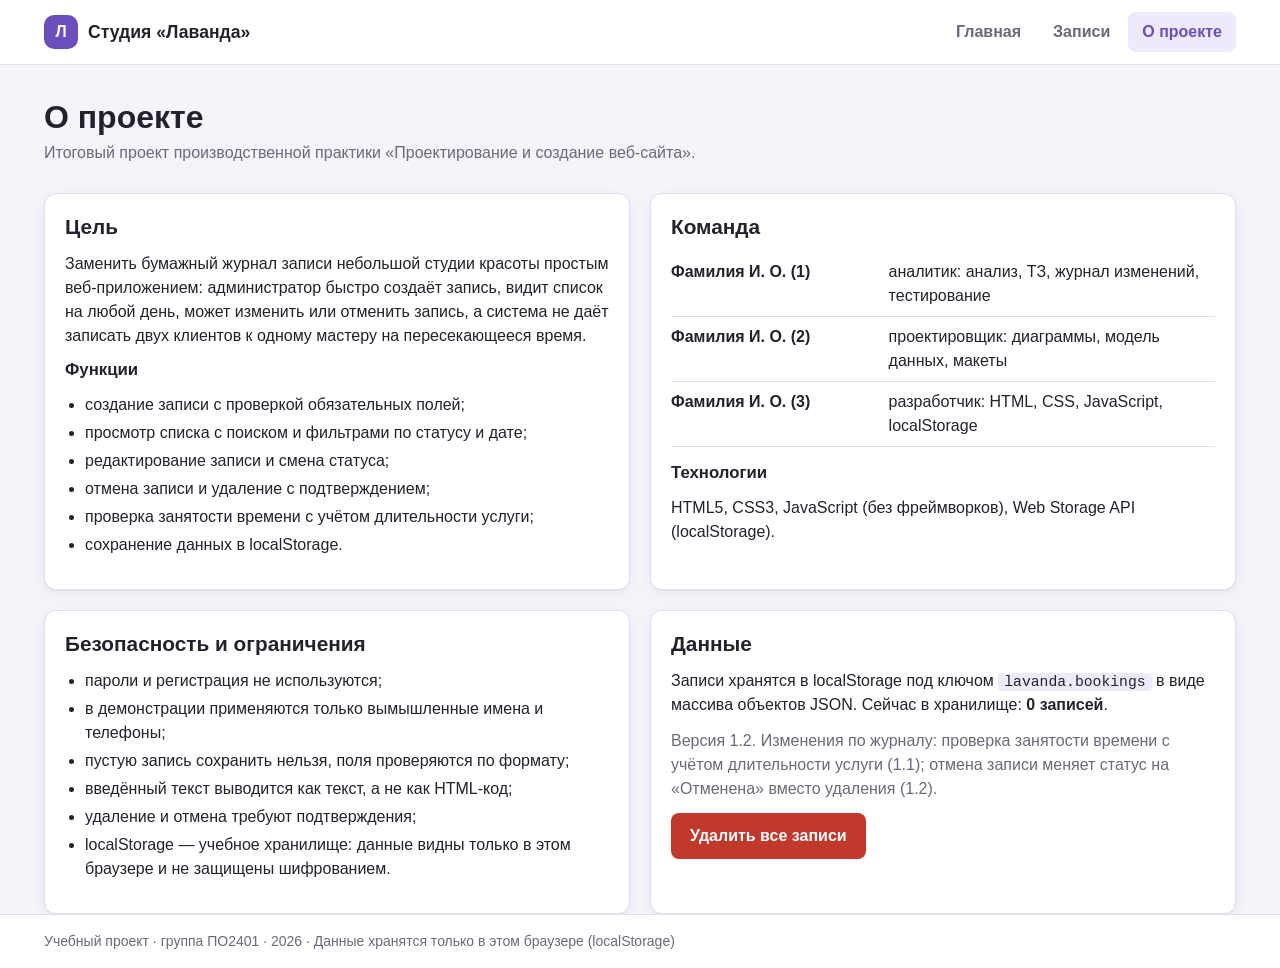
==== about.html @ cc4eae0a "Запись на услуги — сайт студии «Лаванда» (ПО2401) Co-Authored-By: Claude Opus 5.5 <noreply@anthropic" ====
<!DOCTYPE html>
<html lang="ru">
<head>
  <meta charset="UTF-8">
  <meta name="viewport" content="width=device-width, initial-scale=1">
  <title>О проекте — Запись на услуги, студия «Лаванда»</title>
  <link rel="stylesheet" href="style.css">
</head>
<body data-page="about">
  <header class="site-header">
    <div class="container header-inner">
      <a class="logo" href="index.html">
        <span class="logo-mark" aria-hidden="true">Л</span>
        <span>Студия «Лаванда»</span>
      </a>
      <nav class="main-nav" aria-label="Основная навигация">
        <a href="index.html" data-nav="home">Главная</a>
        <a href="bookings.html" data-nav="bookings">Записи</a>
        <a href="about.html" data-nav="about">О проекте</a>
      </nav>
    </div>
  </header>

  <main class="container">
    <div class="page-title">
      <h1>О проекте</h1>
      <p class="muted">Итоговый проект производственной практики «Проектирование и создание веб-сайта».</p>
    </div>

    <div class="about-grid">
      <section class="card">
        <h2>Цель</h2>
        <p>
          Заменить бумажный журнал записи небольшой студии красоты простым веб-приложением:
          администратор быстро создаёт запись, видит список на любой день, может изменить
          или отменить запись, а система не даёт записать двух клиентов к одному мастеру
          на пересекающееся время.
        </p>
        <h3>Функции</h3>
        <ul class="list">
          <li>создание записи с проверкой обязательных полей;</li>
          <li>просмотр списка с поиском и фильтрами по статусу и дате;</li>
          <li>редактирование записи и смена статуса;</li>
          <li>отмена записи и удаление с подтверждением;</li>
          <li>проверка занятости времени с учётом длительности услуги;</li>
          <li>сохранение данных в localStorage.</li>
        </ul>
      </section>

      <section class="card">
        <h2>Команда</h2>
        <table class="plain-table">
          <tbody>
            <tr><th>Фамилия И. О. (1)</th><td>аналитик: анализ, ТЗ, журнал изменений, тестирование</td></tr>
            <tr><th>Фамилия И. О. (2)</th><td>проектировщик: диаграммы, модель данных, макеты</td></tr>
            <tr><th>Фамилия И. О. (3)</th><td>разработчик: HTML, CSS, JavaScript, localStorage</td></tr>
          </tbody>
        </table>
        <h3>Технологии</h3>
        <p>HTML5, CSS3, JavaScript (без фреймворков), Web Storage API (localStorage).</p>
      </section>

      <section class="card">
        <h2>Безопасность и ограничения</h2>
        <ul class="list">
          <li>пароли и регистрация не используются;</li>
          <li>в демонстрации применяются только вымышленные имена и телефоны;</li>
          <li>пустую запись сохранить нельзя, поля проверяются по формату;</li>
          <li>введённый текст выводится как текст, а не как HTML-код;</li>
          <li>удаление и отмена требуют подтверждения;</li>
          <li>localStorage — учебное хранилище: данные видны только в этом браузере и не защищены шифрованием.</li>
        </ul>
      </section>

      <section class="card">
        <h2>Данные</h2>
        <p>
          Записи хранятся в localStorage под ключом <code>lavanda.bookings</code> в виде
          массива объектов JSON. Сейчас в хранилище: <strong id="aboutCount">0</strong>.
        </p>
        <p class="muted">Версия 1.2. Изменения по журналу: проверка занятости времени с учётом длительности
          услуги (1.1); отмена записи меняет статус на «Отменена» вместо удаления (1.2).</p>
        <button type="button" class="btn btn-danger" id="clearAllBtn">Удалить все записи</button>
      </section>
    </div>
  </main>

  <footer class="site-footer">
    <div class="container">
      Учебный проект · группа ПО2401 · 2026 · Данные хранятся только в этом браузере (localStorage)
    </div>
  </footer>

  <div class="toast" id="toast" role="status" aria-live="polite"></div>
  <script src="script.js"></script>
</body>
</html>
---- style.css ----
/* =========================================================================
   Запись на услуги — студия «Лаванда». Единый стиль для всех страниц.
   ========================================================================= */

:root {
  --bg: #f6f4fa;
  --surface: #ffffff;
  --text: #24212b;
  --muted: #6d6878;
  --border: #e3dfeb;
  --primary: #6b4fbb;
  --primary-dark: #563c9e;
  --primary-soft: #efeafb;
  --success: #2e7d4f;
  --success-soft: #e5f4ea;
  --danger: #c0392b;
  --danger-soft: #fbe9e7;
  --warning: #9a6700;
  --warning-soft: #fff4d6;
  --radius: 12px;
  --shadow: 0 1px 2px rgba(36, 33, 43, 0.06), 0 4px 16px rgba(36, 33, 43, 0.05);
  --font: "Segoe UI", Roboto, "Helvetica Neue", Arial, sans-serif;
}

* {
  box-sizing: border-box;
}

[hidden] {
  display: none !important;
}

body {
  margin: 0;
  min-height: 100vh;
  display: flex;
  flex-direction: column;
  background: var(--bg);
  color: var(--text);
  font-family: var(--font);
  font-size: 16px;
  line-height: 1.5;
}

main {
  flex: 1;
  padding-bottom: 48px;
}

h1, h2, h3 {
  line-height: 1.25;
  margin: 0 0 12px;
}

h1 { font-size: 2rem; }
h2 { font-size: 1.3rem; }
h3 { font-size: 1.05rem; }

p { margin: 0 0 12px; }

a { color: var(--primary); }

code {
  background: var(--primary-soft);
  padding: 1px 6px;
  border-radius: 4px;
  font-size: 0.92em;
}

.container {
  width: 100%;
  max-width: 1240px;
  margin: 0 auto;
  padding: 0 24px;
}

.muted { color: var(--muted); }

/* ---------- Шапка и подвал ---------- */

.site-header {
  background: var(--surface);
  border-bottom: 1px solid var(--border);
  position: sticky;
  top: 0;
  z-index: 10;
}

.header-inner {
  display: flex;
  align-items: center;
  justify-content: space-between;
  gap: 16px;
  min-height: 64px;
  flex-wrap: wrap;
}

.logo {
  display: flex;
  align-items: center;
  gap: 10px;
  font-weight: 700;
  font-size: 1.1rem;
  color: var(--text);
  text-decoration: none;
}

.logo-mark {
  display: grid;
  place-items: center;
  width: 34px;
  height: 34px;
  border-radius: 10px;
  background: var(--primary);
  color: #fff;
  font-size: 1rem;
}

.main-nav {
  display: flex;
  gap: 4px;
}

.main-nav a {
  padding: 8px 14px;
  border-radius: 8px;
  color: var(--muted);
  text-decoration: none;
  font-weight: 600;
}

.main-nav a:hover {
  color: var(--text);
  background: var(--bg);
}

.main-nav a.active {
  color: var(--primary);
  background: var(--primary-soft);
}

.site-footer {
  border-top: 1px solid var(--border);
  background: var(--surface);
  color: var(--muted);
  font-size: 0.875rem;
  padding: 16px 0;
}

/* ---------- Кнопки ---------- */

.btn {
  display: inline-flex;
  align-items: center;
  justify-content: center;
  gap: 6px;
  padding: 10px 18px;
  border: 1px solid transparent;
  border-radius: 8px;
  font: inherit;
  font-weight: 600;
  text-decoration: none;
  cursor: pointer;
  transition: background 0.15s, border-color 0.15s, color 0.15s;
}

.btn-primary {
  background: var(--primary);
  color: #fff;
}

.btn-primary:hover { background: var(--primary-dark); }

.btn-ghost {
  background: var(--surface);
  border-color: var(--border);
  color: var(--text);
}

.btn-ghost:hover { border-color: var(--primary); color: var(--primary); }

.btn-danger {
  background: var(--danger);
  color: #fff;
}

.btn-danger:hover { background: #a93226; }

.btn-small {
  padding: 6px 12px;
  font-size: 0.875rem;
}

.btn:focus-visible,
input:focus-visible,
select:focus-visible,
textarea:focus-visible,
.main-nav a:focus-visible {
  outline: 3px solid rgba(107, 79, 187, 0.35);
  outline-offset: 2px;
}

/* ---------- Главная ---------- */

.hero {
  display: grid;
  grid-template-columns: 1.4fr 1fr;
  gap: 32px;
  align-items: center;
  padding: 48px 0 24px;
}

.eyebrow {
  color: var(--primary);
  font-weight: 700;
  text-transform: uppercase;
  letter-spacing: 0.06em;
  font-size: 0.8rem;
  margin-bottom: 8px;
}

.hero h1 {
  font-size: 2.3rem;
  margin-bottom: 16px;
}

.lead {
  font-size: 1.1rem;
  color: var(--muted);
  max-width: 560px;
}

.hero-actions {
  display: flex;
  gap: 12px;
  flex-wrap: wrap;
  margin-top: 24px;
}

.stats {
  display: grid;
  grid-template-columns: 1fr 1fr;
  gap: 12px;
}

.stat {
  background: var(--surface);
  border: 1px solid var(--border);
  border-radius: var(--radius);
  padding: 18px;
  box-shadow: var(--shadow);
  display: flex;
  flex-direction: column;
  gap: 4px;
}

.stat-wide { grid-column: 1 / -1; }

.stat-value {
  font-size: 2rem;
  font-weight: 700;
  color: var(--primary);
  line-height: 1;
}

.stat-label {
  color: var(--muted);
  font-size: 0.9rem;
}

.stat-next { font-weight: 600; }

.section { padding: 24px 0; }

.section-head {
  display: flex;
  align-items: baseline;
  justify-content: space-between;
  gap: 16px;
  flex-wrap: wrap;
  margin-bottom: 12px;
}

.services-grid {
  display: grid;
  grid-template-columns: repeat(auto-fill, minmax(170px, 1fr));
  gap: 12px;
}

.service-card {
  background: var(--surface);
  border: 1px solid var(--border);
  border-radius: var(--radius);
  padding: 16px;
}

.service-card h3 { margin: 6px 0 4px; }

.service-category {
  font-size: 0.75rem;
  font-weight: 700;
  color: var(--primary);
  text-transform: uppercase;
  letter-spacing: 0.05em;
}

.service-meta {
  color: var(--muted);
  font-size: 0.9rem;
  margin: 0;
}

.service-price {
  font-weight: 700;
  margin: 8px 0 0;
}

.steps {
  list-style: none;
  counter-reset: step;
  padding: 0;
  margin: 0;
  display: grid;
  grid-template-columns: repeat(3, 1fr);
  gap: 12px;
}

.steps li {
  counter-increment: step;
  background: var(--surface);
  border: 1px solid var(--border);
  border-radius: var(--radius);
  padding: 18px;
  display: flex;
  flex-direction: column;
  gap: 6px;
}

.steps li::before {
  content: counter(step);
  display: grid;
  place-items: center;
  width: 30px;
  height: 30px;
  border-radius: 50%;
  background: var(--primary-soft);
  color: var(--primary);
  font-weight: 700;
}

.steps span { color: var(--muted); }

/* ---------- Карточки и общие блоки ---------- */

.page-title { padding: 32px 0 16px; }
.page-title h1 { margin-bottom: 4px; }

.card {
  background: var(--surface);
  border: 1px solid var(--border);
  border-radius: var(--radius);
  padding: 20px;
  box-shadow: var(--shadow);
}

.alert {
  border-radius: 8px;
  padding: 12px 16px;
  margin-bottom: 16px;
}

.alert-warning {
  background: var(--warning-soft);
  color: var(--warning);
  border: 1px solid #f0d58c;
}

/* ---------- Журнал записей ---------- */

.bookings-layout {
  display: grid;
  grid-template-columns: 320px 1fr;
  gap: 20px;
  align-items: start;
}

.form-card {
  position: sticky;
  top: 84px;
  scroll-margin-top: 84px;
}

.form-card.editing {
  border-color: var(--primary);
  box-shadow: 0 0 0 3px var(--primary-soft), var(--shadow);
}

.field {
  display: flex;
  flex-direction: column;
  gap: 4px;
  margin-bottom: 12px;
  min-width: 0;
}

.field-row {
  display: grid;
  grid-template-columns: 1fr 1fr;
  gap: 12px;
}

label, .filter span {
  font-weight: 600;
  font-size: 0.9rem;
}

.req { color: var(--danger); }

input, select, textarea {
  width: 100%;
  padding: 9px 11px;
  border: 1px solid var(--border);
  border-radius: 8px;
  background: #fff;
  color: var(--text);
  font: inherit;
}

textarea { resize: vertical; }

input:focus, select:focus, textarea:focus { border-color: var(--primary); }

input.invalid, select.invalid, textarea.invalid {
  border-color: var(--danger);
  background: #fffafa;
}

.field-error {
  color: var(--danger);
  font-size: 0.82rem;
  margin: 0;
  min-height: 0;
}

.field-error:empty { display: none; }

.hint {
  color: var(--muted);
  font-size: 0.82rem;
  margin: 0;
}

.form-actions {
  display: flex;
  gap: 8px;
  flex-wrap: wrap;
  margin: 4px 0 12px;
}

.list-head {
  display: flex;
  justify-content: space-between;
  align-items: baseline;
  gap: 12px;
}

.filters {
  display: flex;
  flex-wrap: wrap;
  align-items: flex-end;
  gap: 10px;
  margin-bottom: 16px;
}

.filter {
  display: flex;
  flex-direction: column;
  gap: 4px;
  flex: 1 1 150px;
}

.table-wrap { overflow-x: auto; }

.bookings-table {
  width: 100%;
  border-collapse: collapse;
  font-size: 0.93rem;
}

.bookings-table th {
  text-align: left;
  font-size: 0.78rem;
  text-transform: uppercase;
  letter-spacing: 0.04em;
  color: var(--muted);
  padding: 8px 10px;
  border-bottom: 1px solid var(--border);
  white-space: nowrap;
}

.bookings-table td {
  padding: 12px 10px;
  border-bottom: 1px solid var(--border);
  vertical-align: top;
}

.bookings-table td > span,
.bookings-table td > strong {
  display: block;
}

.cell-when { white-space: nowrap; }

.row-cancelled td:not(.col-actions) { opacity: 0.55; }
.row-cancelled .cell-client strong { text-decoration: line-through; }
.row-editing td { background: var(--primary-soft); }

.comment {
  margin-top: 4px;
  font-size: 0.85rem;
  font-style: italic;
  color: var(--muted);
  overflow-wrap: anywhere;
}

.tag-overdue {
  display: inline-block !important;
  margin-top: 4px;
  font-size: 0.75rem;
  color: var(--warning);
  background: var(--warning-soft);
  border-radius: 4px;
  padding: 0 6px;
}

.badge {
  display: inline-block;
  padding: 3px 10px;
  border-radius: 999px;
  font-size: 0.8rem;
  font-weight: 600;
  white-space: nowrap;
}

.badge-planned { background: var(--primary-soft); color: var(--primary); }
.badge-done { background: var(--success-soft); color: var(--success); }
.badge-cancelled { background: #eeecf1; color: var(--muted); }

.col-actions { width: 1%; }

.actions {
  display: grid;
  grid-template-columns: repeat(2, max-content);
  gap: 6px;
}

.btn-action {
  background: var(--surface);
  border-color: var(--border);
  color: var(--text);
  padding: 4px 10px;
}

.btn-action:hover { border-color: var(--primary); color: var(--primary); }
.btn-done:hover { border-color: var(--success); color: var(--success); }
.btn-cancel:hover { border-color: var(--warning); color: var(--warning); }
.btn-delete { color: var(--danger); }
.btn-delete:hover { border-color: var(--danger); color: var(--danger); background: var(--danger-soft); }

.empty {
  text-align: center;
  padding: 32px 16px;
  color: var(--muted);
  border: 1px dashed var(--border);
  border-radius: var(--radius);
}

/* ---------- О проекте ---------- */

.about-grid {
  display: grid;
  grid-template-columns: 1fr 1fr;
  gap: 20px;
}

.list {
  padding-left: 20px;
  margin: 0 0 12px;
}

.list li { margin-bottom: 4px; }

.plain-table {
  width: 100%;
  border-collapse: collapse;
  margin-bottom: 16px;
}

.plain-table th,
.plain-table td {
  text-align: left;
  vertical-align: top;
  padding: 8px 0;
  border-bottom: 1px solid var(--border);
}

.plain-table th {
  width: 40%;
  padding-right: 12px;
}

/* ---------- Уведомления ---------- */

.toast {
  position: fixed;
  right: 24px;
  bottom: 24px;
  max-width: 360px;
  padding: 12px 16px;
  border-radius: 10px;
  color: #fff;
  font-weight: 600;
  box-shadow: 0 8px 24px rgba(0, 0, 0, 0.18);
  opacity: 0;
  transform: translateY(12px);
  pointer-events: none;
  transition: opacity 0.2s, transform 0.2s;
  z-index: 100;
}

.toast-visible { opacity: 1; transform: translateY(0); }
.toast-success { background: var(--success); }
.toast-error { background: var(--danger); }
.toast-info { background: var(--primary); }

/* ---------- Узкие экраны ---------- */

@media (max-width: 900px) {
  .hero,
  .bookings-layout,
  .about-grid {
    grid-template-columns: 1fr;
  }

  .steps { grid-template-columns: 1fr; }

  .form-card { position: static; }

  .hero h1 { font-size: 1.8rem; }
}
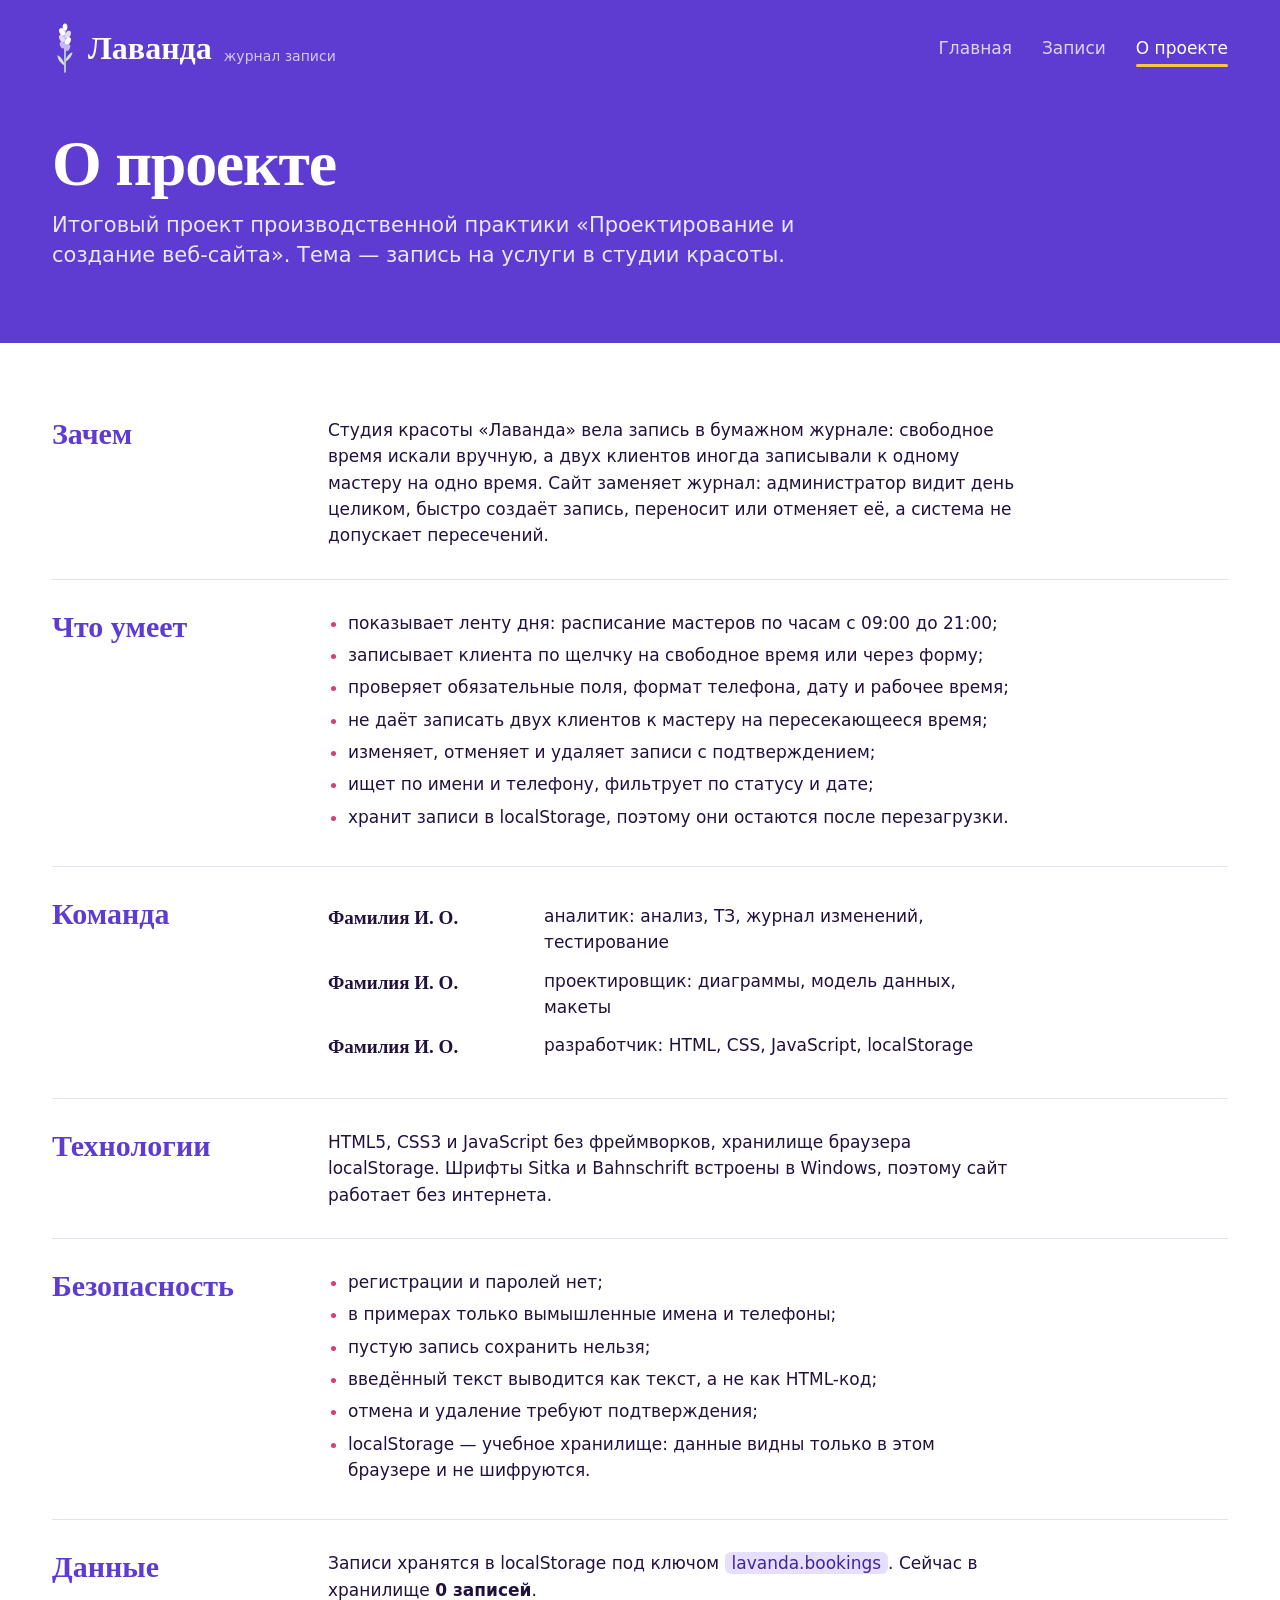
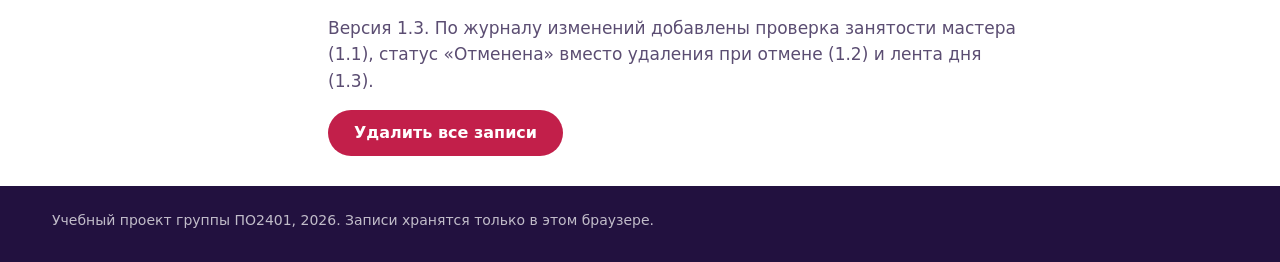
==== commit 2072c2b6: "Редизайн «ежедневник», цены в тенге, лента дня - новый дизайн: лавандовая полоса, отрывной календарь" ====
--- a/about.html
+++ b/about.html
@@ -7,88 +7,104 @@
   <link rel="stylesheet" href="style.css">
 </head>
 <body data-page="about">
-  <header class="site-header">
-    <div class="container header-inner">
-      <a class="logo" href="index.html">
-        <span class="logo-mark" aria-hidden="true">Л</span>
-        <span>Студия «Лаванда»</span>
+  <header class="band band-short">
+    <div class="wrap masthead">
+      <a class="brand" href="index.html" aria-label="Студия «Лаванда», на главную">
+        <svg class="sprig" viewBox="0 0 26 52" aria-hidden="true">
+          <path d="M13 50 C13 38 13 24 13 7" stroke="#cfe3cc" stroke-width="1.6" fill="none" stroke-linecap="round"/>
+          <path d="M13 44 C8 41 5.5 37 5.5 33 C9.5 35.5 12 39 13 44 Z" fill="#cfe3cc"/>
+          <path d="M13 40 C17.5 37.5 20 34 20.5 30 C16.5 32 14 35.5 13 40 Z" fill="#cfe3cc"/>
+          <ellipse cx="13" cy="5" rx="2.4" ry="3.6" fill="#ffffff"/>
+          <ellipse cx="10" cy="10" rx="2.6" ry="4" transform="rotate(-24 10 10)" fill="#ffffff"/>
+          <ellipse cx="16" cy="12.5" rx="2.6" ry="4" transform="rotate(24 16 12.5)" fill="#e3d8ff"/>
+          <ellipse cx="10" cy="16.5" rx="2.6" ry="4" transform="rotate(-24 10 16.5)" fill="#e3d8ff"/>
+          <ellipse cx="16" cy="19" rx="2.6" ry="4" transform="rotate(24 16 19)" fill="#ffffff"/>
+          <ellipse cx="10.4" cy="23" rx="2.4" ry="3.6" transform="rotate(-24 10.4 23)" fill="#c7b5ff"/>
+          <ellipse cx="15.6" cy="25.5" rx="2.4" ry="3.6" transform="rotate(24 15.6 25.5)" fill="#c7b5ff"/>
+        </svg>
+        <span class="brand-name">Лаванда</span>
+        <span class="brand-note">журнал записи</span>
       </a>
-      <nav class="main-nav" aria-label="Основная навигация">
+      <nav class="main-nav" aria-label="Разделы сайта">
         <a href="index.html" data-nav="home">Главная</a>
         <a href="bookings.html" data-nav="bookings">Записи</a>
         <a href="about.html" data-nav="about">О проекте</a>
       </nav>
     </div>
+    <div class="wrap about-hero">
+      <h1 class="hero-kicker">О проекте</h1>
+      <p class="hero-summary">Итоговый проект производственной практики «Проектирование и создание веб-сайта». Тема — запись на услуги в студии красоты.</p>
+    </div>
   </header>
 
-  <main class="container">
-    <div class="page-title">
-      <h1>О проекте</h1>
-      <p class="muted">Итоговый проект производственной практики «Проектирование и создание веб-сайта».</p>
-    </div>
+  <main class="wrap">
 
-    <div class="about-grid">
-      <section class="card">
-        <h2>Цель</h2>
-        <p>
-          Заменить бумажный журнал записи небольшой студии красоты простым веб-приложением:
-          администратор быстро создаёт запись, видит список на любой день, может изменить
-          или отменить запись, а система не даёт записать двух клиентов к одному мастеру
-          на пересекающееся время.
-        </p>
-        <h3>Функции</h3>
-        <ul class="list">
-          <li>создание записи с проверкой обязательных полей;</li>
-          <li>просмотр списка с поиском и фильтрами по статусу и дате;</li>
-          <li>редактирование записи и смена статуса;</li>
-          <li>отмена записи и удаление с подтверждением;</li>
-          <li>проверка занятости времени с учётом длительности услуги;</li>
-          <li>сохранение данных в localStorage.</li>
-        </ul>
-      </section>
-
-      <section class="card">
-        <h2>Команда</h2>
-        <table class="plain-table">
-          <tbody>
-            <tr><th>Фамилия И. О. (1)</th><td>аналитик: анализ, ТЗ, журнал изменений, тестирование</td></tr>
-            <tr><th>Фамилия И. О. (2)</th><td>проектировщик: диаграммы, модель данных, макеты</td></tr>
-            <tr><th>Фамилия И. О. (3)</th><td>разработчик: HTML, CSS, JavaScript, localStorage</td></tr>
-          </tbody>
-        </table>
-        <h3>Технологии</h3>
-        <p>HTML5, CSS3, JavaScript (без фреймворков), Web Storage API (localStorage).</p>
-      </section>
-
-      <section class="card">
-        <h2>Безопасность и ограничения</h2>
-        <ul class="list">
-          <li>пароли и регистрация не используются;</li>
-          <li>в демонстрации применяются только вымышленные имена и телефоны;</li>
-          <li>пустую запись сохранить нельзя, поля проверяются по формату;</li>
-          <li>введённый текст выводится как текст, а не как HTML-код;</li>
-          <li>удаление и отмена требуют подтверждения;</li>
-          <li>localStorage — учебное хранилище: данные видны только в этом браузере и не защищены шифрованием.</li>
-        </ul>
-      </section>
-
-      <section class="card">
-        <h2>Данные</h2>
-        <p>
-          Записи хранятся в localStorage под ключом <code>lavanda.bookings</code> в виде
-          массива объектов JSON. Сейчас в хранилище: <strong id="aboutCount">0</strong>.
-        </p>
-        <p class="muted">Версия 1.2. Изменения по журналу: проверка занятости времени с учётом длительности
-          услуги (1.1); отмена записи меняет статус на «Отменена» вместо удаления (1.2).</p>
-        <button type="button" class="btn btn-danger" id="clearAllBtn">Удалить все записи</button>
-      </section>
-    </div>
+    <dl class="facts">
+      <div>
+        <dt>Зачем</dt>
+        <dd>
+          Студия красоты «Лаванда» вела запись в бумажном журнале: свободное время искали
+          вручную, а двух клиентов иногда записывали к одному мастеру на одно время. Сайт
+          заменяет журнал: администратор видит день целиком, быстро создаёт запись,
+          переносит или отменяет её, а система не допускает пересечений.
+        </dd>
+      </div>
+      <div>
+        <dt>Что умеет</dt>
+        <dd>
+          <ul class="list">
+            <li>показывает ленту дня: расписание мастеров по часам с 09:00 до 21:00;</li>
+            <li>записывает клиента по щелчку на свободное время или через форму;</li>
+            <li>проверяет обязательные поля, формат телефона, дату и рабочее время;</li>
+            <li>не даёт записать двух клиентов к мастеру на пересекающееся время;</li>
+            <li>изменяет, отменяет и удаляет записи с подтверждением;</li>
+            <li>ищет по имени и телефону, фильтрует по статусу и дате;</li>
+            <li>хранит записи в localStorage, поэтому они остаются после перезагрузки.</li>
+          </ul>
+        </dd>
+      </div>
+      <div>
+        <dt>Команда</dt>
+        <dd>
+          <ul class="team">
+            <li><b>Фамилия И. О.</b><span>аналитик: анализ, ТЗ, журнал изменений, тестирование</span></li>
+            <li><b>Фамилия И. О.</b><span>проектировщик: диаграммы, модель данных, макеты</span></li>
+            <li><b>Фамилия И. О.</b><span>разработчик: HTML, CSS, JavaScript, localStorage</span></li>
+          </ul>
+        </dd>
+      </div>
+      <div>
+        <dt>Технологии</dt>
+        <dd>HTML5, CSS3 и JavaScript без фреймворков, хранилище браузера localStorage. Шрифты Sitka и Bahnschrift встроены в Windows, поэтому сайт работает без интернета.</dd>
+      </div>
+      <div>
+        <dt>Безопасность</dt>
+        <dd>
+          <ul class="list">
+            <li>регистрации и паролей нет;</li>
+            <li>в примерах только вымышленные имена и телефоны;</li>
+            <li>пустую запись сохранить нельзя;</li>
+            <li>введённый текст выводится как текст, а не как HTML-код;</li>
+            <li>отмена и удаление требуют подтверждения;</li>
+            <li>localStorage — учебное хранилище: данные видны только в этом браузере и не шифруются.</li>
+          </ul>
+        </dd>
+      </div>
+      <div>
+        <dt>Данные</dt>
+        <dd>
+          <p>Записи хранятся в localStorage под ключом <code>lavanda.bookings</code>. Сейчас в хранилище <strong id="aboutCount">0 записей</strong>.</p>
+          <p class="muted">Версия 1.3. По журналу изменений добавлены проверка занятости мастера (1.1), статус «Отменена» вместо удаления при отмене (1.2) и лента дня (1.3).</p>
+          <div class="data-actions">
+            <button type="button" class="btn btn-danger" id="clearAllBtn">Удалить все записи</button>
+          </div>
+        </dd>
+      </div>
+    </dl>
   </main>
 
   <footer class="site-footer">
-    <div class="container">
-      Учебный проект · группа ПО2401 · 2026 · Данные хранятся только в этом браузере (localStorage)
-    </div>
+    <div class="wrap">Учебный проект группы ПО2401, 2026. Записи хранятся только в этом браузере.</div>
   </footer>
 
   <div class="toast" id="toast" role="status" aria-live="polite"></div>
--- a/style.css
+++ b/style.css
@@ -1,150 +1,252 @@
 /* =========================================================================
-   Запись на услуги — студия «Лаванда». Единый стиль для всех страниц.
+   Запись на услуги — студия «Лаванда»
+   Образ: ежедневник администратора. Лавандовая полоса, отрывной календарь,
+   лента дня. Акценты: пион (категория «Ногти») и подсолнух (время «сейчас»).
+   Шрифты Sitka и Bahnschrift встроены в Windows — сайт работает без интернета.
    ========================================================================= */
 
 :root {
-  --bg: #f6f4fa;
-  --surface: #ffffff;
-  --text: #24212b;
-  --muted: #6d6878;
-  --border: #e3dfeb;
-  --primary: #6b4fbb;
-  --primary-dark: #563c9e;
-  --primary-soft: #efeafb;
-  --success: #2e7d4f;
-  --success-soft: #e5f4ea;
-  --danger: #c0392b;
-  --danger-soft: #fbe9e7;
-  --warning: #9a6700;
-  --warning-soft: #fff4d6;
-  --radius: 12px;
-  --shadow: 0 1px 2px rgba(36, 33, 43, 0.06), 0 4px 16px rgba(36, 33, 43, 0.05);
-  --font: "Segoe UI", Roboto, "Helvetica Neue", Arial, sans-serif;
-}
-
-* {
-  box-sizing: border-box;
-}
-
-[hidden] {
-  display: none !important;
-}
+  --violet: #5e3bd1;
+  --violet-deep: #43249f;
+  --violet-tint: #e7dfff;
+  --lilac: #f3eeff;
+  --plum: #22113f;
+  --plum-soft: #5b4d72;
+  --pink: #d63f6e;
+  --pink-deep: #a42a52;
+  --pink-tint: #fde1ea;
+  --sun: #ffc53d;
+  --sun-tint: #fff4d4;
+  --green: #2f7d5b;
+  --error: #c21f4a;
+  --line: #e6dff5;
+  --paper: #ffffff;
+
+  --font-display: "Sitka Banner", "Sitka Heading", Georgia, "Times New Roman", serif;
+  --font-head: "Sitka Heading", "Sitka Subheading", Georgia, "Times New Roman", serif;
+  --font-ui: Bahnschrift, "Segoe UI Variable Text", "Segoe UI", system-ui, sans-serif;
+
+  --label-w: 176px;
+  --ease: cubic-bezier(0.2, 0.8, 0.2, 1);
+}
+
+* { box-sizing: border-box; }
+
+[hidden] { display: none !important; }
+
+html { scroll-behavior: smooth; }
 
 body {
   margin: 0;
   min-height: 100vh;
   display: flex;
   flex-direction: column;
-  background: var(--bg);
-  color: var(--text);
-  font-family: var(--font);
+  background: var(--paper);
+  color: var(--plum);
+  font-family: var(--font-ui);
   font-size: 16px;
-  line-height: 1.5;
-}
-
-main {
-  flex: 1;
-  padding-bottom: 48px;
-}
+  line-height: 1.55;
+  font-variant-numeric: tabular-nums;
+  -webkit-font-smoothing: antialiased;
+}
+
+main { flex: 1; padding-bottom: 80px; }
 
 h1, h2, h3 {
-  line-height: 1.25;
+  font-family: var(--font-head);
+  font-weight: 600;
+  line-height: 1.12;
   margin: 0 0 12px;
-}
-
-h1 { font-size: 2rem; }
-h2 { font-size: 1.3rem; }
-h3 { font-size: 1.05rem; }
+  letter-spacing: -0.01em;
+}
+
+h2 { font-size: 30px; }
+h3 { font-size: 20px; }
 
 p { margin: 0 0 12px; }
 
-a { color: var(--primary); }
+a { color: var(--violet); text-underline-offset: 3px; }
 
 code {
-  background: var(--primary-soft);
-  padding: 1px 6px;
-  border-radius: 4px;
-  font-size: 0.92em;
-}
-
-.container {
+  font-family: var(--font-ui);
+  font-variation-settings: "wdth" 80;
+  background: var(--violet-tint);
+  color: var(--violet-deep);
+  padding: 1px 7px;
+  border-radius: 6px;
+}
+
+.wrap {
   width: 100%;
   max-width: 1240px;
   margin: 0 auto;
-  padding: 0 24px;
-}
-
-.muted { color: var(--muted); }
-
-/* ---------- Шапка и подвал ---------- */
-
-.site-header {
-  background: var(--surface);
-  border-bottom: 1px solid var(--border);
-  position: sticky;
-  top: 0;
-  z-index: 10;
-}
-
-.header-inner {
+  padding: 0 32px;
+}
+
+.muted { color: var(--plum-soft); }
+
+:focus-visible {
+  outline: 3px solid var(--sun);
+  outline-offset: 2px;
+}
+
+/* ---------- Лавандовая полоса (шапка + герой) ---------- */
+
+.band {
+  position: relative;
+  overflow: hidden;
+  background: var(--violet);
+  color: #fff;
+  padding-bottom: 150px;
+}
+
+.band-short { padding-bottom: 72px; }
+
+.masthead {
+  position: relative;
+  z-index: 2;
   display: flex;
   align-items: center;
   justify-content: space-between;
-  gap: 16px;
-  min-height: 64px;
+  gap: 24px;
   flex-wrap: wrap;
-}
-
-.logo {
+  padding-top: 22px;
+  padding-bottom: 10px;
+}
+
+.brand {
   display: flex;
   align-items: center;
   gap: 10px;
-  font-weight: 700;
-  font-size: 1.1rem;
-  color: var(--text);
+  color: #fff;
   text-decoration: none;
 }
 
-.logo-mark {
+.sprig { width: 26px; height: 52px; flex: none; }
+
+.brand-name {
+  font-family: var(--font-display);
+  font-size: 32px;
+  font-weight: 600;
+  line-height: 1;
+}
+
+.brand-note {
+  align-self: flex-end;
+  margin: 0 0 6px 2px;
+  color: rgba(255, 255, 255, 0.72);
+  font-size: 14px;
+}
+
+.main-nav { display: flex; gap: 30px; }
+
+.main-nav a {
+  position: relative;
+  padding: 6px 0;
+  color: rgba(255, 255, 255, 0.78);
+  font-size: 17px;
+  text-decoration: none;
+}
+
+.main-nav a::after {
+  content: "";
+  position: absolute;
+  left: 0;
+  right: 0;
+  bottom: 0;
+  height: 3px;
+  border-radius: 3px;
+  background: var(--sun);
+  transform: scaleX(0);
+  transform-origin: left;
+  transition: transform 0.25s var(--ease);
+}
+
+.main-nav a:hover { color: #fff; }
+.main-nav a:hover::after { transform: scaleX(0.4); }
+.main-nav a.active { color: #fff; }
+.main-nav a.active::after { transform: scaleX(1); }
+
+.hero {
+  position: relative;
+  z-index: 1;
   display: grid;
-  place-items: center;
-  width: 34px;
-  height: 34px;
-  border-radius: 10px;
-  background: var(--primary);
-  color: #fff;
-  font-size: 1rem;
-}
-
-.main-nav {
-  display: flex;
-  gap: 4px;
-}
-
-.main-nav a {
-  padding: 8px 14px;
-  border-radius: 8px;
-  color: var(--muted);
-  text-decoration: none;
-  font-weight: 600;
-}
-
-.main-nav a:hover {
-  color: var(--text);
-  background: var(--bg);
-}
-
-.main-nav a.active {
-  color: var(--primary);
-  background: var(--primary-soft);
-}
-
-.site-footer {
-  border-top: 1px solid var(--border);
-  background: var(--surface);
-  color: var(--muted);
-  font-size: 0.875rem;
-  padding: 16px 0;
+  grid-template-columns: auto minmax(0, 1fr);
+  gap: 56px;
+  align-items: center;
+  padding-top: 40px;
+}
+
+.hero-title {
+  font-family: var(--font-display);
+  font-size: clamp(46px, 6.4vw, 88px);
+  line-height: 0.96;
+  letter-spacing: -0.025em;
+  margin: 0 0 18px;
+  max-width: 15ch;
+}
+
+.hero-kicker {
+  font-family: var(--font-display);
+  font-size: clamp(40px, 5vw, 64px);
+  line-height: 1;
+  letter-spacing: -0.02em;
+  margin: 0 0 14px;
+}
+
+.hero-sub {
+  font-family: var(--font-head);
+  font-size: 28px;
+  line-height: 1.15;
+  margin: 0 0 8px;
+}
+
+.hero-summary {
+  font-size: 21px;
+  line-height: 1.45;
+  color: rgba(255, 255, 255, 0.88);
+  max-width: 40ch;
+  margin: 0;
+}
+
+.hero-actions {
+  display: flex;
+  gap: 12px;
+  flex-wrap: wrap;
+  margin-top: 30px;
+}
+
+.about-hero { padding-top: 48px; position: relative; z-index: 1; }
+.about-hero .hero-summary { max-width: 56ch; }
+
+/* Поле лавандовых стеблей: «вырастает» один раз при загрузке */
+.meadow {
+  position: absolute;
+  right: -10px;
+  bottom: -6px;
+  width: 560px;
+  height: 360px;
+  z-index: 0;
+  pointer-events: none;
+}
+
+.meadow .stem {
+  transform-box: fill-box;
+  transform-origin: 50% 100%;
+  animation: grow-stem 1.6s var(--ease) both;
+  animation-delay: calc(var(--i) * 110ms);
+}
+
+.meadow .stalk { stroke: rgba(214, 200, 255, 0.55); }
+.meadow .leaf { fill: rgba(190, 222, 196, 0.45); }
+.meadow .bud-a { fill: #c7b5ff; }
+.meadow .bud-b { fill: #a68aff; }
+.meadow .bud-c { fill: #eee6ff; }
+
+@keyframes grow-stem {
+  0% { transform: scaleY(0.2) rotate(-8deg); opacity: 0; }
+  55% { transform: scaleY(1.03) rotate(2deg); opacity: 1; }
+  100% { transform: none; opacity: 1; }
 }
 
 /* ---------- Кнопки ---------- */
@@ -153,253 +255,627 @@
   display: inline-flex;
   align-items: center;
   justify-content: center;
-  gap: 6px;
-  padding: 10px 18px;
-  border: 1px solid transparent;
-  border-radius: 8px;
+  gap: 8px;
+  min-height: 46px;
+  padding: 0 24px;
+  border: 2px solid transparent;
+  border-radius: 999px;
   font: inherit;
+  font-size: 16px;
   font-weight: 600;
   text-decoration: none;
   cursor: pointer;
-  transition: background 0.15s, border-color 0.15s, color 0.15s;
-}
-
-.btn-primary {
-  background: var(--primary);
+  transition: background-color 0.2s, color 0.2s, border-color 0.2s, transform 0.12s;
+}
+
+.btn:active { transform: translateY(1px); }
+.btn:disabled { opacity: 0.45; cursor: default; }
+
+.btn-primary { background: var(--plum); color: #fff; }
+.btn-primary:hover { background: var(--violet-deep); }
+
+.btn-sun { background: var(--sun); color: var(--plum); }
+.btn-sun:hover { background: #ffd56e; }
+
+.btn-light {
+  background: transparent;
+  border-color: rgba(255, 255, 255, 0.5);
   color: #fff;
 }
 
-.btn-primary:hover { background: var(--primary-dark); }
-
-.btn-ghost {
-  background: var(--surface);
-  border-color: var(--border);
-  color: var(--text);
-}
-
-.btn-ghost:hover { border-color: var(--primary); color: var(--primary); }
-
-.btn-danger {
-  background: var(--danger);
+.btn-light:hover { background: rgba(255, 255, 255, 0.12); border-color: #fff; }
+
+.btn-quiet {
+  background: transparent;
+  border-color: var(--line);
+  color: var(--plum);
+}
+
+.btn-quiet:hover { border-color: var(--violet); color: var(--violet); }
+
+.btn-danger { background: var(--error); color: #fff; }
+.btn-danger:hover { background: #9c1239; }
+
+.btn-small { min-height: 36px; padding: 0 16px; font-size: 14px; }
+
+/* ---------- Отрывной календарь ---------- */
+
+.calendar {
+  display: flex;
+  flex-direction: column;
+  align-items: center;
+  gap: 16px;
+}
+
+.cal-stack {
+  position: relative;
+  width: 210px;
+}
+
+/* листы под верхним — край стопки */
+.cal-stack::before,
+.cal-stack::after {
+  content: "";
+  position: absolute;
+  left: 8px;
+  right: 8px;
+  height: 100%;
+  border-radius: 18px;
+  background: #fff;
+}
+
+.cal-stack::before { bottom: -7px; opacity: 0.55; }
+.cal-stack::after { bottom: -13px; left: 16px; right: 16px; opacity: 0.3; }
+
+.cal-page {
+  position: relative;
+  z-index: 1;
+  padding: 34px 16px 18px;
+  border-radius: 18px;
+  background: #fff;
+  color: var(--plum);
+  text-align: center;
+  box-shadow: 0 22px 40px -22px rgba(20, 8, 50, 0.7);
+}
+
+.cal-page::before {
+  content: "";
+  position: absolute;
+  inset: 0 0 auto 0;
+  height: 24px;
+  border-radius: 18px 18px 0 0;
+  background: var(--sun);
+}
+
+.cal-rings {
+  position: absolute;
+  top: -11px;
+  left: 0;
+  right: 0;
+  display: flex;
+  justify-content: center;
+  gap: 78px;
+}
+
+.cal-rings i {
+  width: 12px;
+  height: 28px;
+  border-radius: 6px;
+  background: var(--plum);
+}
+
+.cal-month {
+  display: block;
+  font-family: var(--font-head);
+  font-style: italic;
+  font-size: 22px;
+  line-height: 1.1;
+}
+
+.cal-day {
+  display: block;
+  font-size: 118px;
+  font-weight: 700;
+  font-variation-settings: "wdth" 75;
+  line-height: 0.92;
+  letter-spacing: -0.02em;
+  color: var(--violet);
+}
+
+.cal-weekday {
+  display: block;
+  margin-top: 4px;
+  font-size: 16px;
+  font-weight: 600;
+  color: var(--plum-soft);
+}
+
+.cal-ghost {
+  position: absolute;
+  inset: 0;
+  pointer-events: none;
+}
+
+.cal-ghost.tear-next {
+  z-index: 3;
+  transform-origin: 15% 0;
+  animation: tear 0.6s cubic-bezier(0.45, 0, 0.75, 0.3) forwards;
+}
+
+.cal-ghost.tear-prev {
+  z-index: 0;
+  animation: fade-out 0.35s ease forwards;
+}
+
+.cal-page.drop-in { animation: drop-in 0.5s var(--ease) both; }
+
+@keyframes tear {
+  0% { transform: none; }
+  25% { transform: rotate(-5deg); }
+  100% { transform: translate(-40px, 190px) rotate(-26deg); opacity: 0; }
+}
+
+@keyframes drop-in {
+  from { transform: translateY(-46px) rotate(4deg); opacity: 0; }
+  to { transform: none; opacity: 1; }
+}
+
+@keyframes fade-out { to { opacity: 0; } }
+
+.day-nav {
+  display: flex;
+  align-items: center;
+  gap: 8px;
+}
+
+.icon-btn {
+  display: inline-grid;
+  place-items: center;
+  width: 40px;
+  height: 40px;
+  border: 2px solid rgba(255, 255, 255, 0.45);
+  border-radius: 50%;
+  background: rgba(255, 255, 255, 0.08);
   color: #fff;
-}
-
-.btn-danger:hover { background: #a93226; }
-
-.btn-small {
-  padding: 6px 12px;
-  font-size: 0.875rem;
-}
-
-.btn:focus-visible,
-input:focus-visible,
-select:focus-visible,
-textarea:focus-visible,
-.main-nav a:focus-visible {
-  outline: 3px solid rgba(107, 79, 187, 0.35);
-  outline-offset: 2px;
-}
-
-/* ---------- Главная ---------- */
-
-.hero {
-  display: grid;
-  grid-template-columns: 1.4fr 1fr;
-  gap: 32px;
-  align-items: center;
-  padding: 48px 0 24px;
-}
-
-.eyebrow {
-  color: var(--primary);
-  font-weight: 700;
-  text-transform: uppercase;
-  letter-spacing: 0.06em;
-  font-size: 0.8rem;
-  margin-bottom: 8px;
-}
-
-.hero h1 {
-  font-size: 2.3rem;
-  margin-bottom: 16px;
-}
-
-.lead {
-  font-size: 1.1rem;
-  color: var(--muted);
-  max-width: 560px;
-}
-
-.hero-actions {
-  display: flex;
-  gap: 12px;
-  flex-wrap: wrap;
-  margin-top: 24px;
-}
-
-.stats {
-  display: grid;
-  grid-template-columns: 1fr 1fr;
-  gap: 12px;
-}
-
-.stat {
-  background: var(--surface);
-  border: 1px solid var(--border);
-  border-radius: var(--radius);
-  padding: 18px;
-  box-shadow: var(--shadow);
-  display: flex;
-  flex-direction: column;
-  gap: 4px;
-}
-
-.stat-wide { grid-column: 1 / -1; }
-
-.stat-value {
-  font-size: 2rem;
-  font-weight: 700;
-  color: var(--primary);
+  font: inherit;
+  font-size: 20px;
   line-height: 1;
-}
-
-.stat-label {
-  color: var(--muted);
-  font-size: 0.9rem;
-}
-
-.stat-next { font-weight: 600; }
-
-.section { padding: 24px 0; }
-
-.section-head {
+  cursor: pointer;
+  transition: background-color 0.2s, border-color 0.2s;
+}
+
+.icon-btn:hover { background: rgba(255, 255, 255, 0.2); border-color: #fff; }
+
+.day-nav .btn { min-height: 40px; }
+
+/* ---------- Лента дня ---------- */
+
+.ribbon {
+  position: relative;
+  z-index: 3;
+  margin-top: -112px;
+  padding: 26px 28px 22px;
+  border-radius: 28px;
+  background: var(--paper);
+  box-shadow: 0 34px 70px -34px rgba(34, 17, 63, 0.55), 0 0 0 1px rgba(34, 17, 63, 0.04);
+}
+
+.ribbon-head {
   display: flex;
   align-items: baseline;
   justify-content: space-between;
   gap: 16px;
   flex-wrap: wrap;
-  margin-bottom: 12px;
-}
-
-.services-grid {
+  margin-bottom: 6px;
+}
+
+.ribbon-head h2 { font-size: 28px; margin: 0; }
+
+.legend {
+  display: flex;
+  gap: 18px;
+  font-size: 14px;
+  color: var(--plum-soft);
+}
+
+.legend span { display: inline-flex; align-items: center; gap: 7px; }
+.legend i { width: 14px; height: 14px; border-radius: 4px; background: var(--violet); }
+.legend .lg-nails { background: var(--pink); }
+.legend .lg-now { width: 3px; height: 16px; border-radius: 2px; background: var(--sun); }
+
+.tl-scroll { overflow-x: auto; padding-top: 16px; }
+
+.tl { min-width: 880px; position: relative; }
+
+.tl-scale {
   display: grid;
-  grid-template-columns: repeat(auto-fill, minmax(170px, 1fr));
+  grid-template-columns: var(--label-w) 1fr;
+  height: 26px;
+}
+
+.tl-hours { position: relative; }
+
+.tl-hours span {
+  position: absolute;
+  top: 0;
+  transform: translateX(-50%);
+  font-size: 14px;
+  font-weight: 600;
+  font-variation-settings: "wdth" 78;
+  color: var(--plum-soft);
+}
+
+.tl-hours span:first-child { transform: none; }
+.tl-hours span:last-child { transform: translateX(-100%); }
+
+.tl-body { position: relative; }
+
+.tl-row {
+  display: grid;
+  grid-template-columns: var(--label-w) 1fr;
+  align-items: stretch;
+  min-height: 58px;
+}
+
+.tl-row + .tl-row { border-top: 1px solid var(--line); }
+
+.tl-label {
+  display: flex;
+  flex-direction: column;
+  justify-content: center;
+  padding-right: 14px;
+  line-height: 1.2;
+}
+
+.tl-name {
+  display: flex;
+  align-items: center;
+  gap: 8px;
+  font-size: 16px;
+  font-weight: 600;
+}
+
+.tl-name::before {
+  content: "";
+  flex: none;
+  width: 9px;
+  height: 9px;
+  border-radius: 50%;
+  background: var(--violet);
+}
+
+.tl-row.cat-nails .tl-name::before { background: var(--pink); }
+
+.tl-dur {
+  padding-left: 17px;
+  font-size: 13px;
+  color: var(--plum-soft);
+  font-variation-settings: "wdth" 85;
+}
+
+.tl-track {
+  position: relative;
+  cursor: crosshair;
+  background-color: #fbf9ff;
+  background-image:
+    linear-gradient(to right, rgba(94, 59, 209, 0.16) 1px, transparent 1px),
+    linear-gradient(to right, rgba(94, 59, 209, 0.06) 1px, transparent 1px);
+  background-size: calc(100% / 12) 100%, calc(100% / 24) 100%;
+  border-right: 1px solid rgba(94, 59, 209, 0.16);
+}
+
+.tl-block {
+  position: absolute;
+  top: 7px;
+  bottom: 7px;
+  display: flex;
+  flex-direction: column;
+  justify-content: center;
+  min-width: 0;
+  padding: 0 9px;
+  border: 0;
+  border-radius: 10px;
+  font: inherit;
+  text-align: left;
+  color: #fff;
+  cursor: pointer;
+  overflow: hidden;
+  z-index: 1;
+  transition: transform 0.2s var(--ease), box-shadow 0.2s;
+}
+
+.tl-block:hover { transform: translateY(-2px); box-shadow: 0 10px 20px -8px rgba(34, 17, 63, 0.5); }
+
+.tl-block.cat-hair { background: var(--violet); }
+.tl-block.cat-nails { background: var(--pink); }
+
+.tl-block.st-done.cat-hair { background: var(--violet-tint); color: var(--violet-deep); }
+.tl-block.st-done.cat-nails { background: var(--pink-tint); color: var(--pink-deep); }
+
+.tl-block.is-editing { box-shadow: 0 0 0 3px var(--sun), 0 0 0 5px var(--plum); }
+
+.tl-time {
+  font-size: 14px;
+  font-weight: 700;
+  font-variation-settings: "wdth" 76;
+  line-height: 1.1;
+}
+
+.tl-who {
+  font-size: 13px;
+  font-variation-settings: "wdth" 80;
+  line-height: 1.2;
+  white-space: nowrap;
+  overflow: hidden;
+  text-overflow: ellipsis;
+}
+
+.tl-ghost {
+  position: absolute;
+  top: 7px;
+  bottom: 7px;
+  border: 2px dashed var(--violet);
+  border-radius: 10px;
+  background: rgba(255, 255, 255, 0.85);
+  pointer-events: none;
+  z-index: 3;
+}
+
+/* Ярлык с интервалом над рамкой: рамка остаётся точно по длительности услуги */
+.tl-ghost::after {
+  content: attr(data-label);
+  position: absolute;
+  left: -2px;
+  bottom: calc(100% + 4px);
+  padding: 2px 8px;
+  border-radius: 7px;
+  background: var(--plum);
+  color: #fff;
+  font-size: 13px;
+  font-weight: 700;
+  font-variation-settings: "wdth" 78;
+  white-space: nowrap;
+}
+
+.tl-ghost.is-busy {
+  border-color: var(--error);
+  background: rgba(253, 225, 234, 0.9);
+}
+
+.tl-ghost.is-busy::after { background: var(--error); }
+
+.tl-now {
+  position: absolute;
+  top: -8px;
+  bottom: 0;
+  left: calc(var(--label-w) + (100% - var(--label-w)) * var(--now));
+  width: 3px;
+  margin-left: -1.5px;
+  border-radius: 2px;
+  background: var(--sun);
+  z-index: 2;
+  pointer-events: none;
+}
+
+.tl-now span {
+  position: absolute;
+  top: -24px;
+  left: 50%;
+  transform: translateX(-50%);
+  padding: 0 7px;
+  border-radius: 7px;
+  background: var(--sun);
+  color: var(--plum);
+  font-size: 12.5px;
+  font-weight: 700;
+  font-variation-settings: "wdth" 80;
+}
+
+.tl-now::after {
+  content: "";
+  position: absolute;
+  bottom: -5px;
+  left: -3.5px;
+  width: 10px;
+  height: 10px;
+  border-radius: 50%;
+  background: var(--sun);
+  animation: now-pulse 2.4s ease-in-out infinite;
+}
+
+.ribbon .hint { margin-top: 14px; }
+
+.hint {
+  color: var(--plum-soft);
+  font-size: 14px;
+  margin: 0;
+}
+
+/* Сцена загрузки: блоки прорисовываются по порядку времени */
+.tl.is-drawing .tl-block {
+  animation: draw 0.75s var(--ease) both;
+  animation-delay: calc(160ms + var(--order, 0) * 80ms);
+}
+
+.tl.is-drawing .tl-now { animation: fade-in 0.4s ease both; animation-delay: 0.7s; }
+
+.tl-block.is-new { animation: drop 0.6s var(--ease) both; }
+
+@keyframes draw {
+  from { clip-path: inset(0 100% 0 0 round 10px); }
+  to { clip-path: inset(0 0 0 0 round 10px); }
+}
+
+@keyframes drop {
+  0% { transform: translateY(-18px) scale(0.94); opacity: 0; }
+  60% { transform: translateY(2px) scale(1); opacity: 1; }
+  100% { transform: none; }
+}
+
+@keyframes fade-in { from { opacity: 0; } to { opacity: 1; } }
+
+@keyframes now-pulse {
+  0%, 100% { box-shadow: 0 0 0 0 rgba(255, 197, 61, 0.6); }
+  50% { box-shadow: 0 0 0 8px rgba(255, 197, 61, 0); }
+}
+
+/* ---------- Прайс-лист (меню салона) ---------- */
+
+.prices { padding: 72px 0 8px; }
+
+.prices-head {
+  display: flex;
+  align-items: baseline;
+  justify-content: space-between;
+  gap: 24px;
+  flex-wrap: wrap;
+  margin-bottom: 26px;
+}
+
+.prices-head h2 {
+  font-family: var(--font-display);
+  font-size: 52px;
+  margin: 0;
+}
+
+.prices-head p { margin: 0; max-width: 46ch; }
+
+.price-cols {
+  display: grid;
+  grid-template-columns: 1fr 1fr;
+  gap: 24px 72px;
+}
+
+.price-group h3 {
+  display: flex;
+  align-items: center;
   gap: 12px;
-}
-
-.service-card {
-  background: var(--surface);
-  border: 1px solid var(--border);
-  border-radius: var(--radius);
-  padding: 16px;
-}
-
-.service-card h3 { margin: 6px 0 4px; }
-
-.service-category {
-  font-size: 0.75rem;
+  font-family: var(--font-head);
+  font-style: italic;
+  font-size: 28px;
+  margin-bottom: 10px;
+}
+
+.price-group h3::before {
+  content: "";
+  width: 14px;
+  height: 14px;
+  border-radius: 50%;
+  background: var(--violet);
+}
+
+.price-group.cat-nails h3::before { background: var(--pink); }
+
+.price-list { list-style: none; margin: 0; padding: 0; }
+
+.price-item {
+  display: grid;
+  grid-template-columns: auto 1fr auto 118px;
+  align-items: baseline;
+  gap: 14px;
+  padding: 12px 0;
+}
+
+.price-item + .price-item { border-top: 1px solid var(--line); }
+
+.price-name { font-family: var(--font-head); font-size: 21px; }
+
+.price-dots {
+  border-bottom: 2px dotted rgba(34, 17, 63, 0.25);
+  transform: translateY(-5px);
+}
+
+.price-dur {
+  display: inline-flex;
+  align-items: center;
+  gap: 8px;
+  color: var(--plum-soft);
+  font-size: 15px;
+  font-variation-settings: "wdth" 85;
+}
+
+.price-dur i {
+  display: inline-block;
+  width: calc(var(--d) / 120 * 52px);
+  height: 7px;
+  border-radius: 4px;
+  background: var(--violet);
+}
+
+.price-group.cat-nails .price-dur i { background: var(--pink); }
+
+.price-cost {
+  font-size: 26px;
   font-weight: 700;
-  color: var(--primary);
-  text-transform: uppercase;
-  letter-spacing: 0.05em;
-}
-
-.service-meta {
-  color: var(--muted);
-  font-size: 0.9rem;
-  margin: 0;
-}
-
-.service-price {
-  font-weight: 700;
-  margin: 8px 0 0;
-}
-
-.steps {
-  list-style: none;
-  counter-reset: step;
-  padding: 0;
-  margin: 0;
+  font-variation-settings: "wdth" 78;
+  text-align: right;
+  white-space: nowrap;
+}
+
+/* ---------- Журнал записей ---------- */
+
+.alert {
+  border-radius: 12px;
+  padding: 12px 16px;
+  margin: 24px 0 0;
+  background: var(--sun-tint);
+  color: #6b4b00;
+}
+
+.desk {
   display: grid;
-  grid-template-columns: repeat(3, 1fr);
-  gap: 12px;
-}
-
-.steps li {
-  counter-increment: step;
-  background: var(--surface);
-  border: 1px solid var(--border);
-  border-radius: var(--radius);
-  padding: 18px;
+  grid-template-columns: 350px 1fr;
+  gap: 44px;
+  align-items: start;
+  margin-top: 44px;
+}
+
+.desk > * { min-width: 0; }
+
+/* Форма — талон записи с перфорацией */
+.slip {
+  position: sticky;
+  top: 20px;
+  scroll-margin-top: 20px;
+  padding: 26px 24px 22px;
+  border-radius: 24px;
+  background: var(--lilac);
+  transition: background-color 0.35s var(--ease), box-shadow 0.35s var(--ease);
+}
+
+.slip h2 { font-size: 28px; margin-bottom: 18px; }
+
+.slip.editing {
+  background: var(--violet-tint);
+  box-shadow: inset 0 0 0 2px var(--violet);
+}
+
+.perf {
+  position: relative;
+  height: 0;
+  margin: 20px -24px 18px;
+  border-top: 2px dashed rgba(94, 59, 209, 0.35);
+}
+
+.perf::before,
+.perf::after {
+  content: "";
+  position: absolute;
+  top: -13px;
+  width: 24px;
+  height: 24px;
+  border-radius: 50%;
+  background: var(--paper);
+}
+
+.perf::before { left: -12px; }
+.perf::after { right: -12px; }
+
+.field {
   display: flex;
   flex-direction: column;
-  gap: 6px;
-}
-
-.steps li::before {
-  content: counter(step);
-  display: grid;
-  place-items: center;
-  width: 30px;
-  height: 30px;
-  border-radius: 50%;
-  background: var(--primary-soft);
-  color: var(--primary);
-  font-weight: 700;
-}
-
-.steps span { color: var(--muted); }
-
-/* ---------- Карточки и общие блоки ---------- */
-
-.page-title { padding: 32px 0 16px; }
-.page-title h1 { margin-bottom: 4px; }
-
-.card {
-  background: var(--surface);
-  border: 1px solid var(--border);
-  border-radius: var(--radius);
-  padding: 20px;
-  box-shadow: var(--shadow);
-}
-
-.alert {
-  border-radius: 8px;
-  padding: 12px 16px;
-  margin-bottom: 16px;
-}
-
-.alert-warning {
-  background: var(--warning-soft);
-  color: var(--warning);
-  border: 1px solid #f0d58c;
-}
-
-/* ---------- Журнал записей ---------- */
-
-.bookings-layout {
-  display: grid;
-  grid-template-columns: 320px 1fr;
-  gap: 20px;
-  align-items: start;
-}
-
-.form-card {
-  position: sticky;
-  top: 84px;
-  scroll-margin-top: 84px;
-}
-
-.form-card.editing {
-  border-color: var(--primary);
-  box-shadow: 0 0 0 3px var(--primary-soft), var(--shadow);
-}
-
-.field {
-  display: flex;
-  flex-direction: column;
-  gap: 4px;
-  margin-bottom: 12px;
+  gap: 5px;
+  margin-bottom: 14px;
   min-width: 0;
 }
 
@@ -410,141 +886,244 @@
 }
 
 label, .filter span {
+  font-size: 14px;
   font-weight: 600;
-  font-size: 0.9rem;
-}
-
-.req { color: var(--danger); }
+  color: var(--plum);
+}
+
+.req { color: var(--error); }
 
 input, select, textarea {
   width: 100%;
-  padding: 9px 11px;
-  border: 1px solid var(--border);
-  border-radius: 8px;
-  background: #fff;
-  color: var(--text);
+  min-height: 46px;
+  padding: 10px 12px;
+  border: 2px solid transparent;
+  border-radius: 12px;
+  background: var(--paper);
+  color: var(--plum);
   font: inherit;
-}
-
-textarea { resize: vertical; }
-
-input:focus, select:focus, textarea:focus { border-color: var(--primary); }
+  font-size: 16px;
+  box-shadow: 0 1px 0 rgba(34, 17, 63, 0.06);
+  transition: border-color 0.2s, box-shadow 0.2s, background-color 0.4s;
+}
+
+.filters input, .filters select { border-color: var(--line); }
+
+textarea { resize: vertical; min-height: 84px; }
+
+input:focus, select:focus, textarea:focus {
+  outline: none;
+  border-color: var(--violet);
+  box-shadow: 0 0 0 4px rgba(94, 59, 209, 0.18);
+}
 
 input.invalid, select.invalid, textarea.invalid {
-  border-color: var(--danger);
-  background: #fffafa;
+  border-color: var(--error);
+  background: #fffafb;
+  animation: nudge 0.32s ease;
+}
+
+input.is-filled, select.is-filled { animation: filled 1.3s ease; }
+
+@keyframes nudge {
+  0%, 100% { transform: none; }
+  25% { transform: translateX(-5px); }
+  75% { transform: translateX(5px); }
+}
+
+@keyframes filled {
+  from { background-color: var(--sun-tint); border-color: var(--sun); }
+  to { background-color: var(--paper); }
 }
 
 .field-error {
-  color: var(--danger);
-  font-size: 0.82rem;
+  color: var(--error);
+  font-size: 13.5px;
+  line-height: 1.35;
   margin: 0;
-  min-height: 0;
 }
 
 .field-error:empty { display: none; }
 
-.hint {
-  color: var(--muted);
-  font-size: 0.82rem;
-  margin: 0;
-}
-
 .form-actions {
   display: flex;
-  gap: 8px;
+  gap: 10px;
   flex-wrap: wrap;
-  margin: 4px 0 12px;
-}
-
-.list-head {
+  margin-bottom: 14px;
+}
+
+/* Список записей */
+.ledger-head {
   display: flex;
   justify-content: space-between;
   align-items: baseline;
   gap: 12px;
+  margin-bottom: 16px;
+}
+
+.ledger-head h2 {
+  font-family: var(--font-display);
+  font-size: 40px;
+  margin: 0;
 }
 
 .filters {
-  display: flex;
-  flex-wrap: wrap;
-  align-items: flex-end;
-  gap: 10px;
-  margin-bottom: 16px;
-}
-
-.filter {
-  display: flex;
-  flex-direction: column;
-  gap: 4px;
-  flex: 1 1 150px;
-}
+  display: grid;
+  grid-template-columns: 1.3fr 1fr 1fr auto;
+  align-items: end;
+  gap: 12px;
+  margin-bottom: 8px;
+}
+
+.filter { display: flex; flex-direction: column; gap: 5px; }
 
 .table-wrap { overflow-x: auto; }
 
 .bookings-table {
   width: 100%;
   border-collapse: collapse;
-  font-size: 0.93rem;
-}
-
-.bookings-table th {
+}
+
+.bookings-table thead th {
   text-align: left;
-  font-size: 0.78rem;
-  text-transform: uppercase;
-  letter-spacing: 0.04em;
-  color: var(--muted);
-  padding: 8px 10px;
-  border-bottom: 1px solid var(--border);
+  font-size: 13px;
+  font-weight: 600;
+  font-variation-settings: "wdth" 85;
+  color: var(--plum-soft);
+  padding: 16px 10px 0;
   white-space: nowrap;
 }
 
-.bookings-table td {
-  padding: 12px 10px;
-  border-bottom: 1px solid var(--border);
+.day-row th {
+  padding: 28px 10px 10px;
+  text-align: left;
+  border-bottom: 2px solid var(--plum);
+}
+
+.day-row .day-name {
+  font-family: var(--font-display);
+  font-size: 28px;
+  font-weight: 600;
+}
+
+.day-row .day-count {
+  float: right;
+  margin-top: 8px;
+  padding: 2px 12px;
+  border-radius: 999px;
+  background: var(--lilac);
+  color: var(--violet);
+  font-size: 14px;
+  font-weight: 600;
+}
+
+.booking-row td {
+  padding: 16px 10px;
+  border-bottom: 1px solid var(--line);
   vertical-align: top;
 }
 
-.bookings-table td > span,
-.bookings-table td > strong {
-  display: block;
-}
-
-.cell-when { white-space: nowrap; }
-
-.row-cancelled td:not(.col-actions) { opacity: 0.55; }
-.row-cancelled .cell-client strong { text-decoration: line-through; }
-.row-editing td { background: var(--primary-soft); }
+.booking-row td > span,
+.booking-row td > strong { display: block; }
+
+.booking-row td > .status { display: inline-flex; }
+
+.cell-time { width: 96px; white-space: nowrap; }
+
+.t-start {
+  font-size: 32px;
+  font-weight: 700;
+  font-variation-settings: "wdth" 75;
+  line-height: 0.95;
+}
+
+.t-end {
+  margin-top: 5px;
+  font-size: 13px;
+  color: var(--plum-soft);
+  font-variation-settings: "wdth" 85;
+}
+
+.cell-client strong {
+  font-family: var(--font-head);
+  font-size: 20px;
+  font-weight: 600;
+}
+
+.cell-client .muted { font-size: 14px; }
 
 .comment {
   margin-top: 4px;
-  font-size: 0.85rem;
+  font-family: var(--font-head);
   font-style: italic;
-  color: var(--muted);
+  font-size: 15px;
+  color: var(--plum-soft);
   overflow-wrap: anywhere;
 }
+
+.cell-service .muted { font-size: 14px; }
 
 .tag-overdue {
   display: inline-block !important;
-  margin-top: 4px;
-  font-size: 0.75rem;
-  color: var(--warning);
-  background: var(--warning-soft);
-  border-radius: 4px;
-  padding: 0 6px;
-}
-
-.badge {
-  display: inline-block;
-  padding: 3px 10px;
-  border-radius: 999px;
-  font-size: 0.8rem;
+  margin-top: 6px;
+  padding: 0 7px;
+  border-radius: 6px;
+  background: var(--sun-tint);
+  color: #6b4b00;
+  font-size: 12.5px;
+}
+
+.status {
+  display: inline-flex;
+  align-items: center;
+  gap: 7px;
+  font-size: 14px;
   font-weight: 600;
   white-space: nowrap;
 }
 
-.badge-planned { background: var(--primary-soft); color: var(--primary); }
-.badge-done { background: var(--success-soft); color: var(--success); }
-.badge-cancelled { background: #eeecf1; color: var(--muted); }
+.status::before {
+  content: "";
+  width: 10px;
+  height: 10px;
+  border-radius: 50%;
+  background: currentColor;
+}
+
+.status-planned { color: var(--violet); }
+.status-done { color: var(--green); }
+.status-cancelled { color: var(--plum-soft); }
+.status-cancelled::before { background: transparent; box-shadow: inset 0 0 0 2px currentColor; }
+
+.row-cancelled td:not(.col-actions) { color: var(--plum-soft); }
+
+/* Зачёркивание имени рисуется линией: при отмене она «проводится» анимацией */
+.row-cancelled .cell-client strong {
+  display: inline-block;
+  background: linear-gradient(currentColor, currentColor) no-repeat 0 58% / 100% 2px;
+}
+
+.row-cancelled.just-cancelled .cell-client strong { animation: strike 0.5s var(--ease) both; }
+
+@keyframes strike {
+  from { background-size: 0 2px; }
+  to { background-size: 100% 2px; }
+}
+
+.row-editing td { background: var(--violet-tint); }
+
+.booking-row.is-flash td { animation: flash 1.8s ease; }
+
+@keyframes flash {
+  from { background-color: var(--sun-tint); }
+  to { background-color: transparent; }
+}
+
+.booking-row.is-leaving td { animation: leave 0.26s ease forwards; }
+
+@keyframes leave {
+  to { opacity: 0; transform: translateX(18px); }
+}
 
 .col-actions { width: 1%; }
 
@@ -555,96 +1134,181 @@
 }
 
 .btn-action {
-  background: var(--surface);
-  border-color: var(--border);
-  color: var(--text);
-  padding: 4px 10px;
-}
-
-.btn-action:hover { border-color: var(--primary); color: var(--primary); }
-.btn-done:hover { border-color: var(--success); color: var(--success); }
-.btn-cancel:hover { border-color: var(--warning); color: var(--warning); }
-.btn-delete { color: var(--danger); }
-.btn-delete:hover { border-color: var(--danger); color: var(--danger); background: var(--danger-soft); }
+  min-height: 34px;
+  padding: 0 13px;
+  border: 2px solid var(--line);
+  border-radius: 999px;
+  background: var(--paper);
+  color: var(--plum);
+  font: inherit;
+  font-size: 14px;
+  font-weight: 600;
+  cursor: pointer;
+  transition: border-color 0.2s, color 0.2s, background-color 0.2s;
+}
+
+.btn-action:hover { border-color: var(--violet); color: var(--violet); }
+.btn-done:hover { border-color: var(--green); color: var(--green); background: #e3f3ea; }
+.btn-cancel:hover { border-color: var(--plum-soft); }
+.btn-delete { color: var(--error); }
+.btn-delete:hover { border-color: var(--error); color: var(--error); background: var(--pink-tint); }
 
 .empty {
+  padding: 44px 24px;
+  border-radius: 24px;
+  background: var(--lilac);
   text-align: center;
-  padding: 32px 16px;
-  color: var(--muted);
-  border: 1px dashed var(--border);
-  border-radius: var(--radius);
-}
+  color: var(--plum-soft);
+}
+
+.empty p { margin-bottom: 14px; }
 
 /* ---------- О проекте ---------- */
 
-.about-grid {
+.facts { margin: 44px 0 0; }
+
+.facts > div {
   display: grid;
-  grid-template-columns: 1fr 1fr;
-  gap: 20px;
-}
-
-.list {
-  padding-left: 20px;
-  margin: 0 0 12px;
-}
-
-.list li { margin-bottom: 4px; }
-
-.plain-table {
-  width: 100%;
-  border-collapse: collapse;
-  margin-bottom: 16px;
-}
-
-.plain-table th,
-.plain-table td {
-  text-align: left;
-  vertical-align: top;
-  padding: 8px 0;
-  border-bottom: 1px solid var(--border);
-}
-
-.plain-table th {
-  width: 40%;
-  padding-right: 12px;
+  grid-template-columns: 240px minmax(0, 68ch);
+  gap: 36px;
+  padding: 30px 0;
+}
+
+.facts > div + div { border-top: 1px solid var(--line); }
+
+.facts dt {
+  font-family: var(--font-display);
+  font-size: 30px;
+  font-weight: 600;
+  line-height: 1.1;
+  color: var(--violet);
+}
+
+.facts dd { margin: 0; font-size: 17px; }
+
+.list { margin: 0; padding-left: 20px; }
+.list li { margin-bottom: 6px; }
+.list li::marker { color: var(--pink); }
+
+.team { list-style: none; margin: 0; padding: 0; }
+
+.team li {
+  display: grid;
+  grid-template-columns: 200px 1fr;
+  gap: 16px;
+  padding: 6px 0;
+}
+
+.team b { font-family: var(--font-head); font-size: 19px; font-weight: 600; }
+
+.data-actions { margin-top: 16px; }
+
+/* ---------- Подвал ---------- */
+
+.site-footer {
+  background: var(--plum);
+  color: rgba(255, 255, 255, 0.72);
+  font-size: 14px;
+  padding: 24px 0 30px;
 }
 
 /* ---------- Уведомления ---------- */
 
 .toast {
   position: fixed;
-  right: 24px;
-  bottom: 24px;
-  max-width: 360px;
-  padding: 12px 16px;
-  border-radius: 10px;
+  right: 32px;
+  bottom: 28px;
+  max-width: 380px;
+  display: flex;
+  align-items: center;
+  gap: 10px;
+  padding: 14px 18px;
+  border-radius: 16px;
+  background: var(--plum);
   color: #fff;
-  font-weight: 600;
-  box-shadow: 0 8px 24px rgba(0, 0, 0, 0.18);
+  font-size: 15px;
+  box-shadow: 0 16px 34px -10px rgba(34, 17, 63, 0.5);
   opacity: 0;
-  transform: translateY(12px);
+  transform: translateY(16px);
   pointer-events: none;
-  transition: opacity 0.2s, transform 0.2s;
+  transition: opacity 0.25s var(--ease), transform 0.25s var(--ease);
   z-index: 100;
 }
 
-.toast-visible { opacity: 1; transform: translateY(0); }
-.toast-success { background: var(--success); }
-.toast-error { background: var(--danger); }
-.toast-info { background: var(--primary); }
+.toast::before {
+  content: "";
+  flex: none;
+  width: 10px;
+  height: 10px;
+  border-radius: 50%;
+  background: var(--sun);
+}
+
+.toast-visible { opacity: 1; transform: none; }
+.toast-success::before { background: #7fe0a6; }
+.toast-error::before { background: #ff8fae; }
 
 /* ---------- Узкие экраны ---------- */
 
-@media (max-width: 900px) {
-  .hero,
-  .bookings-layout,
-  .about-grid {
-    grid-template-columns: 1fr;
+@media (max-width: 1100px) {
+  .meadow { opacity: 0.45; }
+}
+
+@media (max-width: 960px) {
+  .desk { grid-template-columns: 1fr; gap: 32px; }
+  .slip { position: static; }
+  .price-cols { grid-template-columns: 1fr; }
+  .facts > div { grid-template-columns: 1fr; gap: 10px; }
+  .hero { grid-template-columns: 1fr; gap: 28px; }
+  .calendar { flex-direction: row; align-items: flex-end; gap: 18px; }
+  .meadow { width: 360px; height: 240px; opacity: 0.35; }
+}
+
+@media (max-width: 640px) {
+  .wrap { padding: 0 16px; }
+  .main-nav { gap: 18px; }
+  .band { padding-bottom: 120px; }
+  .band.band-short { padding-bottom: 48px; }
+  .hero { padding-top: 52px; }
+  .about-hero { padding-top: 28px; }
+  .cal-stack { width: 150px; }
+  .cal-day { font-size: 80px; }
+  .cal-rings { gap: 50px; }
+  .calendar { flex-direction: column; align-items: flex-start; }
+  .hero-summary { font-size: 18px; }
+  .ribbon { padding: 18px 14px 16px; border-radius: 22px; margin-top: -92px; }
+  .legend { display: none; }
+  .filters { grid-template-columns: 1fr 1fr; }
+  .team li { grid-template-columns: 1fr; gap: 0; }
+  .price-item { grid-template-columns: 1fr auto; }
+  .price-dots { display: none; }
+  .price-dur { grid-column: 1; grid-row: 2; }
+  .price-cost { grid-column: 2; grid-row: 1 / span 2; align-self: center; }
+  .prices-head h2 { font-size: 40px; }
+  .toast { left: 16px; right: 16px; }
+
+  /* Таблица журнала превращается в стопку записей */
+  .bookings-table, .bookings-table tbody, .day-row, .day-row th { display: block; }
+  .bookings-table thead { display: none; }
+  .day-row th { padding: 24px 0 10px; }
+  .booking-row {
+    display: grid;
+    grid-template-columns: 78px 1fr;
+    gap: 4px 12px;
+    padding: 14px 0;
+    border-bottom: 1px solid var(--line);
   }
-
-  .steps { grid-template-columns: 1fr; }
-
-  .form-card { position: static; }
-
-  .hero h1 { font-size: 1.8rem; }
-}
+  .booking-row td { display: block; padding: 0; border: 0; }
+  .booking-row .cell-time { grid-row: span 4; }
+  .booking-row td.col-actions { width: auto; margin-top: 8px; }
+}
+
+/* ---------- Без анимации по желанию пользователя ---------- */
+
+@media (prefers-reduced-motion: reduce) {
+  *, *::before, *::after {
+    animation: none !important;
+    transition: none !important;
+    scroll-behavior: auto !important;
+  }
+}
